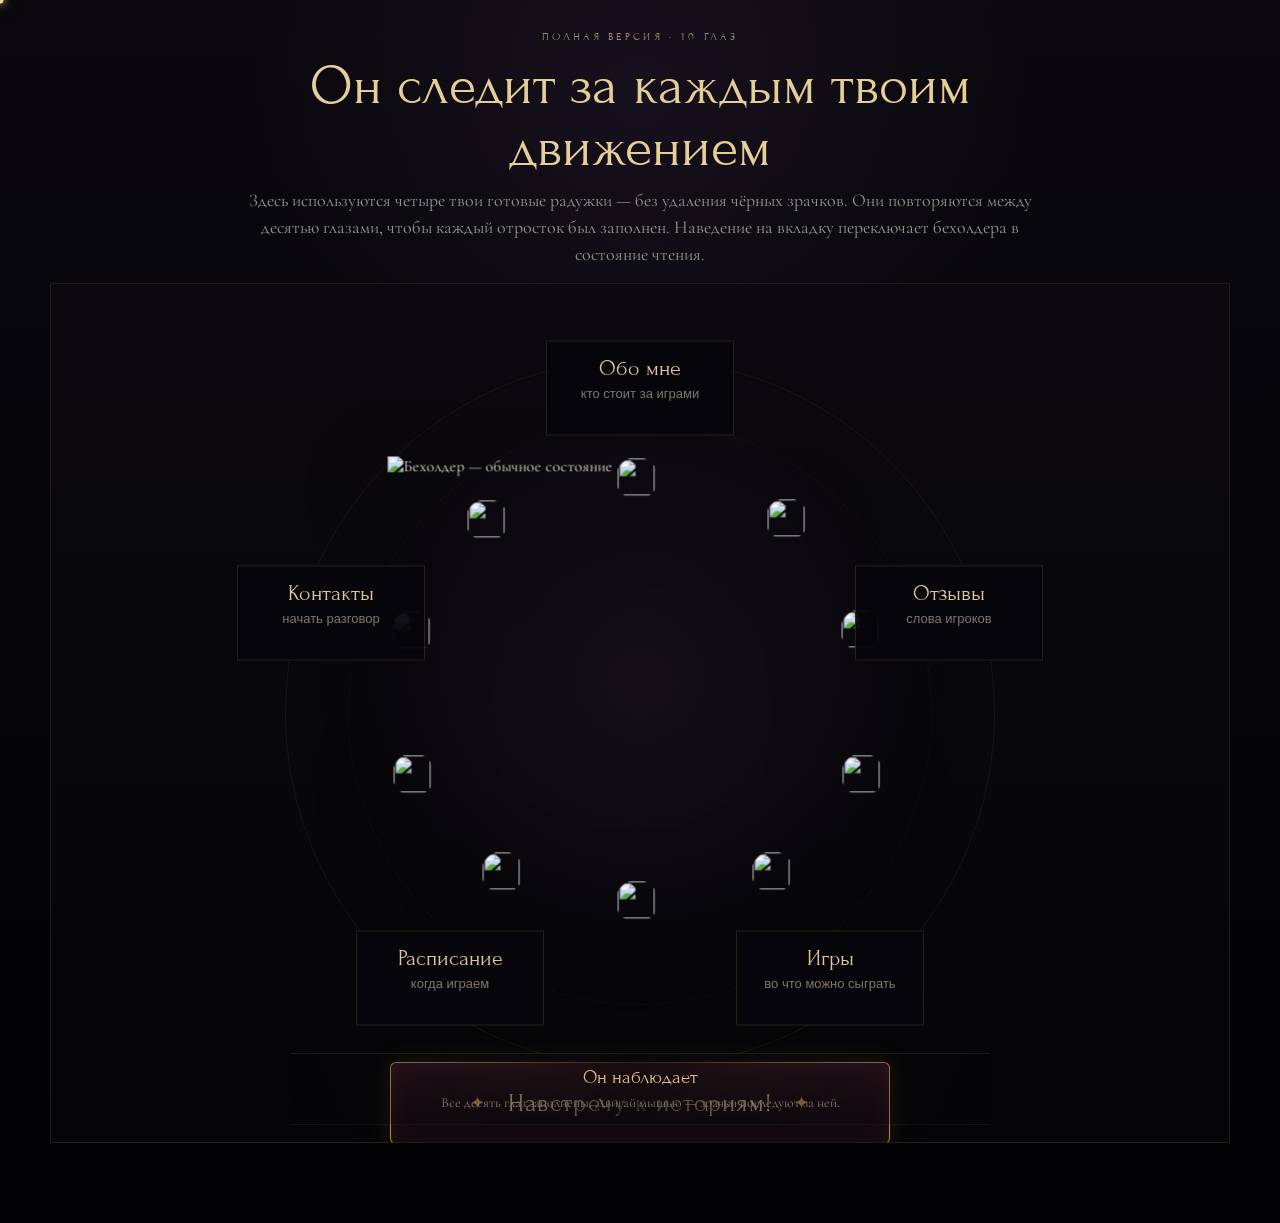
==== beholder.html @ e2c266d6 "Add files via upload" ====
<!doctype html>
<html lang="ru">
<head>
<meta charset="UTF-8">
<meta name="viewport" content="width=device-width, initial-scale=1.0">
<title>Бехолдер — 10 живых глаз</title>

<link rel="stylesheet" href="beholder.css">
</head>

<body>

<div class="cursor-orb" id="cursorOrb"></div>

<div class="page">

<header class="header">

    <div class="eyebrow">
        Полная версия · 10 глаз
    </div>

    <h1>
        Он следит за каждым твоим движением
    </h1>

    <p>
        Здесь используются четыре твои готовые радужки —
        без удаления чёрных зрачков. Они повторяются между
        десятью глазами, чтобы каждый отросток был заполнен.
        Наведение на вкладку переключает бехолдера в состояние чтения.
    </p>

</header>


<section class="stage" id="stage">

    <div class="orbit" id="orbit"></div>


    <div class="beholder" id="beholder">

        <img
            class="base-body"
            id="baseBody"
            alt="Бехолдер — обычное состояние"
        >

        <img
            class="reading-body"
            id="readingBody"
            alt="Бехолдер — состояние чтения"
        >

        <img
            class="stories-body"
            id="storiesBody"
            alt="Бехолдер — навстречу к историям"
        src="assets/beholder/beholder-stories.png">


        <div class="custom-eyes">

            
        <div class="eye-slot eye1" aria-hidden="true">
            <img class="eye-image eye-purple" src="assets/beholder/eye-purple.png" alt="">
        </div>
    
        <div class="eye-slot eye2" aria-hidden="true">
            <img class="eye-image eye-green" src="assets/beholder/eye-green.png" alt="">
        </div>
    
        <div class="eye-slot eye3" aria-hidden="true">
            <img class="eye-image eye-red" src="assets/beholder/eye-red.png" alt="">
        </div>
    
        <div class="eye-slot eye4" aria-hidden="true">
            <img class="eye-image eye-blue" src="assets/beholder/eye-blue.png" alt="">
        </div>
    
        <div class="eye-slot eye5" aria-hidden="true">
            <img class="eye-image eye-purple" src="assets/beholder/eye-purple.png" alt="">
        </div>
    
        <div class="eye-slot eye6" aria-hidden="true">
            <img class="eye-image eye-red" src="assets/beholder/eye-red.png" alt="">
        </div>
    
        <div class="eye-slot eye7" aria-hidden="true">
            <img class="eye-image eye-green" src="assets/beholder/eye-green.png" alt="">
        </div>
    
        <div class="eye-slot eye8" aria-hidden="true">
            <img class="eye-image eye-blue" src="assets/beholder/eye-blue.png" alt="">
        </div>
    
        <div class="eye-slot eye9" aria-hidden="true">
            <img class="eye-image eye-red" src="assets/beholder/eye-red.png" alt="">
        </div>
    
        <div class="eye-slot eye10" aria-hidden="true">
            <img class="eye-image eye-green" src="assets/beholder/eye-green.png" alt="">
        </div>
    

        </div>

    </div>


    <!-- ================================================
         ВКЛАДКИ
         ================================================ -->

    <button
        class="node n1"
        data-title="Обо мне"
        data-text="История мастера, его путь к настольным играм и подход к созданию приключений."
        data-cta="Открыть раздел"
    >

        <div class="node-title">
            Обо мне
        </div>

        <div class="node-sub">
            кто стоит за играми
        </div>

        <div class="node-hint">
            узнать больше →
        </div>

    </button>


    <button
        class="node n2"
        data-title="Отзывы"
        data-text="Впечатления игроков и истории тех, кто уже побывал за моим игровым столом."
        data-cta="Читать отзывы"
    >

        <div class="node-title">
            Отзывы
        </div>

        <div class="node-sub">
            слова игроков
        </div>

        <div class="node-hint">
            посмотреть →
        </div>

    </button>


    <button
        class="node n3"
        data-title="Игры"
        data-text="Официальные приключения по книгам, авторские кампании и отдельные игровые вечера."
        data-cta="Смотреть игры"
    >

        <div class="node-title">
            Игры
        </div>

        <div class="node-sub">
            во что можно сыграть
        </div>

        <div class="node-hint">
            выбрать →
        </div>

    </button>


    <button
        class="node n4"
        data-title="Расписание"
        data-text="Ближайшие даты, свободные места и следующая возможность присоединиться к игре."
        data-cta="Открыть расписание"
    >

        <div class="node-title">
            Расписание
        </div>

        <div class="node-sub">
            когда играем
        </div>

        <div class="node-hint">
            посмотреть даты →
        </div>

    </button>


    <button
        class="node n5"
        data-title="Контакты"
        data-text="Связаться с мастером, задать вопрос или узнать, как присоединиться к игре."
        data-cta="Связаться"
    >

        <div class="node-title">
            Контакты
        </div>

        <div class="node-sub">
            начать разговор
        </div>

        <div class="node-hint">
            перейти →
        </div>

    </button>


    <!-- ================================================
         СВОДКА
         ================================================ -->

    <button
        class="story-launch"
        id="storyLaunch"
    >
        Навстречу к историям!
    </button>

    <div
        class="detail"
        id="detail"
    >

        <div class="detail-title">
            Выбери направление
        </div>

        <div class="detail-text">
            Наведи на любую вкладку.
            Глаза бехолдера последят за курсором,
            а выбранный раздел он начнёт читать.
        </div>

        <div class="detail-cta">
            исследовать →
        </div>

    </div>


    <div class="state">

        <strong id="stateTitle">
            Он наблюдает
        </strong>

        <span id="stateText">
            Все десять глаз заполнены.
            Двигай мышью — зрачки последуют за ней.
        </span>

    </div>

</section>

</div>


<script src="beholder.js"></script>

</body>
</html>
---- beholder.css ----
@import url('https://fonts.googleapis.com/css2?family=Cormorant+Garamond:ital,wght@0,500;0,600;1,500&family=Forum&display=swap');

*{box-sizing:border-box}

body{
    margin:0;
    background:#030305;
    color:#eadfce;
    font-family:"Cormorant Garamond", Georgia, serif;
    overflow-x:hidden;
}

.page{
    min-height:100vh;
    padding:30px 18px 80px;

    background:
        radial-gradient(
            circle at 50% 8%,
            rgba(108,68,133,.14),
            transparent 30%
        ),
        linear-gradient(
            180deg,
            #0a080d,
            #040406 72%,
            #020204
        );
}

.header{
    width:min(900px,94vw);
    margin:0 auto 15px;
    text-align:center;
}

.eyebrow{
    color:#a18a69;
    font:400 11px Forum,serif;
    letter-spacing:.3em;
    text-transform:uppercase;
}

h1{
    margin:12px 0 8px;
    color:#e5cf99;
    font:400 clamp(34px,5vw,56px) Forum,serif;
}

.header p{
    max-width:820px;
    margin:0 auto;
    color:#9d948c;
    font-size:18px;
    line-height:1.5;
}

.stage{
    position:relative;
    width:min(1180px,100%);
    height:860px;
    margin:0 auto;
    overflow:hidden;

    background:
        radial-gradient(
            circle at 50% 47%,
            rgba(104,70,132,.12),
            transparent 38%
        ),
        linear-gradient(
            180deg,
            #0b090d,
            #050507
        );

    border:1px solid rgba(198,164,104,.14);
}

.orbit{
    position:absolute;
    left:50%;
    top:50%;

    width:710px;
    height:710px;

    transform:
        translate(-50%,-50%)
        rotate(var(--orbit-angle,0deg));

    border:1px solid rgba(195,160,101,.09);
    border-radius:50%;

    transition:
        transform .55s cubic-bezier(.2,.8,.2,1);
}

.orbit::after{
    content:"";
    position:absolute;
    inset:62px;

    border:
        1px dashed
        rgba(174,139,90,.07);

    border-radius:50%;
}


/* =========================================================
   БЕХОЛДЕР
   ========================================================= */

.beholder{
    position:absolute;

    left:50%;
    top:49%;

    width:min(505px,43vw);

    aspect-ratio:1266/1242;

    transform:
        translate(-50%,-50%)
        translate(
            var(--beholder-x,0px),
            var(--beholder-y,0px)
        );

    z-index:12;

    animation:
        beholderFloat
        4.8s
        ease-in-out
        infinite
        alternate;

    filter:
        drop-shadow(
            0 24px 42px
            rgba(0,0,0,.58)
        )
        drop-shadow(
            0 0 23px
            rgba(88,63,127,.16)
        );

    transition:
        transform .35s
        cubic-bezier(.2,.8,.2,1);
}


/* =========================================================
   ТРЕТЬЕ СОСТОЯНИЕ: БЫСТРОЕ, НО ЧУТЬ БОЛЕЕ МЕДЛЕННОЕ ДРОЖАНИЕ
   ========================================================= */
.stage.stories .beholder{
    animation:storiesShake .15s linear infinite;
}

@keyframes storiesShake{
    0%{
        transform:
            translate(-50%,-50%)
            translateX(-6px)
            rotate(-.45deg);
    }
    25%{
        transform:
            translate(-50%,-50%)
            translateX(5px)
            rotate(.38deg);
    }
    50%{
        transform:
            translate(-50%,-50%)
            translateX(-4px)
            rotate(-.32deg);
    }
    75%{
        transform:
            translate(-50%,-50%)
            translateX(6px)
            rotate(.45deg);
    }
    100%{
        transform:
            translate(-50%,-50%)
            translateX(-6px)
            rotate(-.45deg);
    }
}

@keyframes beholderFloat{

    from{
        transform:
            translate(-50%,-50%)
            translate(
                var(--beholder-x,0px),
                calc(var(--beholder-y,0px) - 7px)
            );
    }

    to{
        transform:
            translate(-50%,-50%)
            translate(
                var(--beholder-x,0px),
                calc(var(--beholder-y,0px) + 7px)
            );
    }
}

.base-body,
.reading-body,
.stories-body{
    position:absolute;
    inset:0;

    width:100%;
    height:100%;

    object-fit:contain;

    user-select:none;
    pointer-events:none;

    transition:
        opacity .82s
        cubic-bezier(.22,.78,.22,1);
}

.base-body{opacity:1}
.reading-body{opacity:0}
.stories-body{opacity:0}

.stage.reading .base-body{opacity:0}
.stage.reading .reading-body{opacity:1}

.stage.stories .base-body,
.stage.stories .reading-body{opacity:0}

.stage.stories .stories-body{opacity:1}


/* =========================================================
   10 ВНЕШНИХ ГЛАЗ
   ========================================================= */

.custom-eyes{
    position:absolute;
    inset:0;

    z-index:30;
    pointer-events:none;

    transition:
        opacity .42s ease;
}

.stage.reading .custom-eyes{
    opacity:0;
}

/* Когда курсор над «Навстречу к историям», внешние глаза исчезают,
   как при наведении на остальные интерактивные элементы. */
.stage.stories .custom-eyes{
    opacity:0;
}


/*
   Белая часть каждого глаза уже находится
   в основной картинке.

   Этот слот полностью лежит на белке.
   PNG внутри содержит собственную радужку
   И СОБСТВЕННЫЙ чёрный зрачок.
*/

.eye-slot{
    position:absolute;

    width:8.35%;
    aspect-ratio:1;

    transform:
        translate(-50%,-50%);

    border-radius:50%;

    /*
      ВАЖНО:
      двигающийся PNG остаётся обрезан
      внутри белого круга.
    */
    overflow:hidden;

    pointer-events:none;
}


/*
   Сам готовый глаз:
   мы НЕ вырезаем его чёрный зрачок.
*/

.eye-image{
    position:absolute;

    left:50%;
    top:50%;

    width:94%;
    height:94%;

    object-fit:contain;

    transform:
        translate(-50%,-50%);

    transform-origin:center;

    will-change:
        transform;

    transition:
        transform .075s
        cubic-bezier(.15,.85,.2,1);

    pointer-events:none;
}


/*
   Небольшая индивидуальная скорость/масштаб,
   чтобы десять глаз не двигались как один робот.
*/

.eye1 .eye-image{--eye-drift:1.00}
.eye2 .eye-image{--eye-drift:.88}
.eye3 .eye-image{--eye-drift:1.08}
.eye4 .eye-image{--eye-drift:.94}
.eye5 .eye-image{--eye-drift:1.12}
.eye6 .eye-image{--eye-drift:.90}
.eye7 .eye-image{--eye-drift:1.05}
.eye8 .eye-image{--eye-drift:.96}
.eye9 .eye-image{--eye-drift:1.10}
.eye10 .eye-image{--eye-drift:.92}


/* Точные центры 10 белков */

.eye1{
    left:49.4%;
    top:4.4%;
}

.eye2{
    left:19.7%;
    top:12.9%;
}

.eye3{
    left:79.1%;
    top:12.6%;
}

.eye4{
    left:5.0%;
    top:35.3%;
}

.eye5{
    left:93.8%;
    top:35.0%;
}

.eye6{
    left:5.2%;
    top:64.2%;
}

.eye7{
    left:22.8%;
    top:83.9%;
}

.eye8{
    left:49.4%;
    top:89.7%;
}

.eye9{
    left:76.3%;
    top:83.9%;
}

.eye10{
    left:94.0%;
    top:64.2%;
}


/* =========================================================
   ВКЛАДКИ
   ========================================================= */

.node{
    position:absolute;

    left:50%;
    top:50%;

    width:188px;
    min-height:82px;

    padding:14px 12px;

    transform:
        translate(-50%,-50%)
        translate(
            var(--x),
            var(--y)
        );

    z-index:55;

    border:
        1px solid
        rgba(198,163,103,.18);

    background:
        rgba(7,6,10,.95);

    color:#ded0b7;

    text-align:center;

    cursor:pointer;

    transition:
        transform .24s
        cubic-bezier(.18,.86,.18,1),

        border-color .2s,
        box-shadow .2s,
        background .2s;
}

.node:hover,
.node.active{

    border-color:
        rgba(225,190,122,.62);

    background:
        rgba(17,12,21,.98);

    box-shadow:
        0 0 32px
        rgba(198,157,83,.16),

        inset
        0 0 22px
        rgba(103,63,132,.09);
}

.node-title{
    color:#dfc79d;
    font:400 22px Forum,serif;
}

.node-sub{
    margin-top:5px;
    color:#80776f;
    font-size:13px;
}

.node-hint{
    margin-top:6px;
    color:#b99862;
    font-size:12px;
    opacity:0;
    transform:translateY(4px);
    transition:.2s;
}

.node:hover .node-hint,
.node.active .node-hint{
    opacity:1;
    transform:translateY(0);
}


/*
   Десять/пять? Здесь именно 5 вкладок.
   Их координаты образуют равномерную дугу
   вокруг бехолдера.
*/

.n1{
    --base-x:0px;
    --base-y:-325px;
    --x:0px;
    --y:-325px;
}

.n2{
    --base-x:309px;
    --base-y:-100px;
    --x:309px;
    --y:-100px;
}

.n3{
    --base-x:190px;
    --base-y:265px;
    --x:190px;
    --y:265px;
}

.n4{
    --base-x:-190px;
    --base-y:265px;
    --x:-190px;
    --y:265px;
}

.n5{
    --base-x:-309px;
    --base-y:-100px;
    --x:-309px;
    --y:-100px;
}


/* =========================================================
   СВОДКА
   ========================================================= */

.detail{

    position:absolute;

    width:315px;
    min-height:132px;

    padding:17px 19px;

    z-index:70;

    opacity:0;
    pointer-events:none;

    border:
        1px solid
        rgba(200,167,108,.22);

    background:
        linear-gradient(
            180deg,
            rgba(15,11,19,.98),
            rgba(5,5,8,.98)
        );

    box-shadow:
        0 18px 44px
        rgba(0,0,0,.42);

    transition:
        opacity .20s ease,
        left .28s cubic-bezier(.2,.8,.2,1),
        top .28s cubic-bezier(.2,.8,.2,1);
}

.detail.show{
    opacity:1;
}

.detail-title{
    color:#dfc18a;
    font:400 21px Forum,serif;
}

.detail-text{
    margin-top:6px;
    color:#9d958c;
    font-size:15px;
    line-height:1.4;
}

.detail-cta{
    margin-top:8px;
    color:#b9975e;
    font-size:11px;
    letter-spacing:.08em;
    text-transform:uppercase;
}


/* =========================================================
   СТАТУС
   ========================================================= */

.state{
    position:absolute;

    left:50%;
    bottom:17px;

    transform:
        translateX(-50%);

    width:min(700px,88%);

    padding:12px 18px;

    z-index:65;

    text-align:center;

    border-top:
        1px solid
        rgba(195,162,103,.12);

    border-bottom:
        1px solid
        rgba(195,162,103,.09);

    background:
        linear-gradient(
            90deg,
            transparent,
            rgba(7,6,10,.78),
            transparent
        );
}

.state strong{
    display:block;
    margin-bottom:4px;

    color:#dcbf88;

    font:400 19px Forum,serif;
}

.state span{
    color:#837b73;
    font-size:14px;
}


/* =========================================================
   КУРСОР
   ========================================================= */

.cursor-orb{
    position:fixed;

    width:7px;
    height:7px;

    border-radius:50%;

    background:#eed8a2;

    box-shadow:
        0 0 8px
        rgba(238,216,162,.95),

        0 0 18px
        rgba(204,156,67,.55);

    pointer-events:none;
    z-index:100;

    transform:
        translate(-50%,-50%);
}

body.hovering .cursor-orb{
    width:10px;
    height:10px;

    box-shadow:
        0 0 9px
        rgba(239,216,162,1),

        0 0 24px
        rgba(204,156,67,.70);
}


/* =========================================================
   МОБИЛЬНАЯ АДАПТАЦИЯ
   ========================================================= */



/* =========================================================
   БОЛЬШАЯ КНОПКА «НАВСТРЕЧУ К ИСТОРИЯМ!»
   ========================================================= */

.story-launch{
    position:absolute;

    left:50%;
    top:calc(47% + 375px);

    transform:translateX(-50%);

    width:min(500px,82vw);
    min-height:82px;

    padding:18px 34px;

    z-index:58;

    border:
        1px solid
        rgba(230,193,116,.72);

    border-radius:6px;

    background:
        radial-gradient(
            ellipse at 50% 0%,
            rgba(188,88,94,.24),
            transparent 58%
        ),
        linear-gradient(
            180deg,
            rgba(42,18,26,.98),
            rgba(12,7,13,.99)
        );

    color:#f0d69f;

    font:
        400 25px
        Forum,serif;

    letter-spacing:.055em;

    text-align:center;

    cursor:pointer;

    box-shadow:
        0 0 20px
        rgba(219,163,67,.16),

        0 9px 30px
        rgba(0,0,0,.36),

        inset 0 0 25px
        rgba(154,61,65,.13);

    transition:
        transform .28s cubic-bezier(.2,.8,.2,1),
        border-color .24s ease,
        box-shadow .24s ease,
        background .24s ease,
        color .24s ease;
}

.story-launch::before,
.story-launch::after{
    color:#d5a95f;
    font-size:18px;
    vertical-align:2px;
    opacity:.9;
}

.story-launch::before{
    content:"✦";
    margin-right:13px;
}

.story-launch::after{
    content:"✦";
    margin-left:13px;
}

.story-launch:hover,
.story-launch.active{
    transform:
        translateX(-50%)
        translateY(-5px)
        scale(1.025);

    border-color:
        rgba(255,224,155,.98);

    color:#ffe7b0;

    background:
        radial-gradient(
            ellipse at 50% 0%,
            rgba(225,102,111,.30),
            transparent 60%
        ),
        linear-gradient(
            180deg,
            rgba(66,25,34,.98),
            rgba(15,7,14,.99)
        );

    box-shadow:
        0 0 32px
        rgba(235,178,77,.25),

        0 12px 36px
        rgba(0,0,0,.48),

        inset 0 0 30px
        rgba(191,69,77,.18);
}

.story-launch:active{
    transform:
        translateX(-50%)
        translateY(-2px)
        scale(1.01);
}

/* Отдельная подсветка под кнопкой */
.story-launch + .detail{
    /* оставляем существующую сводку без изменений */
}


@media(max-width:760px){
    .story-launch{
        top:calc(47% + 375px);
        width:86vw;
        min-height:72px;
        padding:16px 12px;
        font-size:18px;
        letter-spacing:.045em;
    }


    .stage{
        height:960px;
    }

    .orbit{
        width:655px;
        height:655px;
    }

    .beholder{
        width:min(390px,72vw);
        top:47%;
    }

    .eye-slot{
        width:8.05%;
    }

    .node{
        width:150px;
        min-height:72px;
        padding:11px 9px;
    }

    .node-title{
        font-size:18px;
    }

    .node-sub{
        font-size:12px;
    }

    .n1{
        --base-x:0px;
        --base-y:-305px;
        --x:0px;
        --y:-305px;
    }

    .n2{
        --base-x:250px;
        --base-y:-88px;
        --x:250px;
        --y:-88px;
    }

    .n3{
        --base-x:155px;
        --base-y:250px;
        --x:155px;
        --y:250px;
    }

    .n4{
        --base-x:-155px;
        --base-y:250px;
        --x:-155px;
        --y:250px;
    }

    .n5{
        --base-x:-250px;
        --base-y:-88px;
        --x:-250px;
        --y:-88px;
    }

    .detail{
        width:235px;
    }

    .state{
        bottom:16px;
    }

    .cursor-orb{
        display:none;
    }
}
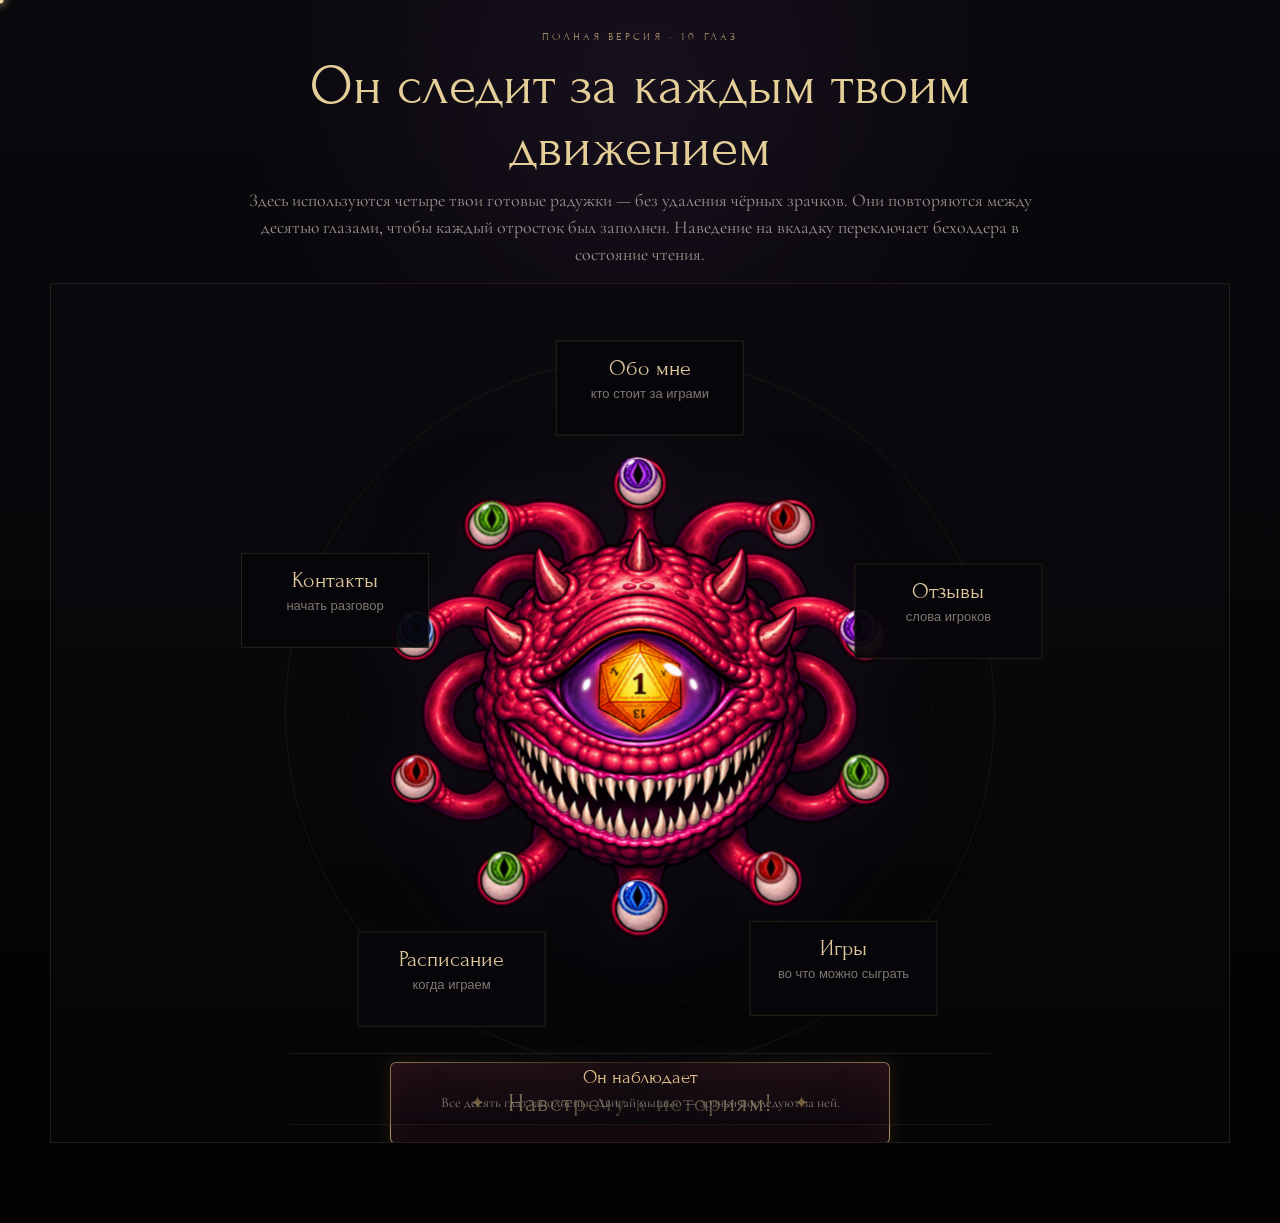
==== commit a0a1dac4: "Update beholder.html" ====
--- a/beholder.html
+++ b/beholder.html
@@ -56,51 +56,52 @@
         <img
             class="stories-body"
             id="storiesBody"
+            src="assets/beholder/beholder_rage.png"
             alt="Бехолдер — навстречу к историям"
-        src="assets/beholder/beholder-stories.png">
+        >
 
 
         <div class="custom-eyes">
 
             
         <div class="eye-slot eye1" aria-hidden="true">
-            <img class="eye-image eye-purple" src="assets/beholder/eye-purple.png" alt="">
+            <img class="eye-image eye-purple" src="assets/beholder/beholder_purple.png" alt="">
         </div>
     
         <div class="eye-slot eye2" aria-hidden="true">
-            <img class="eye-image eye-green" src="assets/beholder/eye-green.png" alt="">
+            <img class="eye-image eye-green" src="assets/beholder/beholder_green.png" alt="">
         </div>
     
         <div class="eye-slot eye3" aria-hidden="true">
-            <img class="eye-image eye-red" src="assets/beholder/eye-red.png" alt="">
+            <img class="eye-image eye-red" src="assets/beholder/beholder_red.png" alt="">
         </div>
     
         <div class="eye-slot eye4" aria-hidden="true">
-            <img class="eye-image eye-blue" src="assets/beholder/eye-blue.png" alt="">
+            <img class="eye-image eye-blue" src="assets/beholder/beholder_blue.png" alt="">
         </div>
     
         <div class="eye-slot eye5" aria-hidden="true">
-            <img class="eye-image eye-purple" src="assets/beholder/eye-purple.png" alt="">
+            <img class="eye-image eye-purple" src="assets/beholder/beholder_purple.png" alt="">
         </div>
     
         <div class="eye-slot eye6" aria-hidden="true">
-            <img class="eye-image eye-red" src="assets/beholder/eye-red.png" alt="">
+            <img class="eye-image eye-red" src="assets/beholder/beholder_red.png" alt="">
         </div>
     
         <div class="eye-slot eye7" aria-hidden="true">
-            <img class="eye-image eye-green" src="assets/beholder/eye-green.png" alt="">
+            <img class="eye-image eye-green" src="assets/beholder/beholder_green.png" alt="">
         </div>
     
         <div class="eye-slot eye8" aria-hidden="true">
-            <img class="eye-image eye-blue" src="assets/beholder/eye-blue.png" alt="">
+            <img class="eye-image eye-blue" src="assets/beholder/beholder_blue.png" alt="">
         </div>
     
         <div class="eye-slot eye9" aria-hidden="true">
-            <img class="eye-image eye-red" src="assets/beholder/eye-red.png" alt="">
+            <img class="eye-image eye-red" src="assets/beholder/beholder_red.png" alt="">
         </div>
     
         <div class="eye-slot eye10" aria-hidden="true">
-            <img class="eye-image eye-green" src="assets/beholder/eye-green.png" alt="">
+            <img class="eye-image eye-green" src="assets/beholder/beholder_green.png" alt="">
         </div>
     
 
